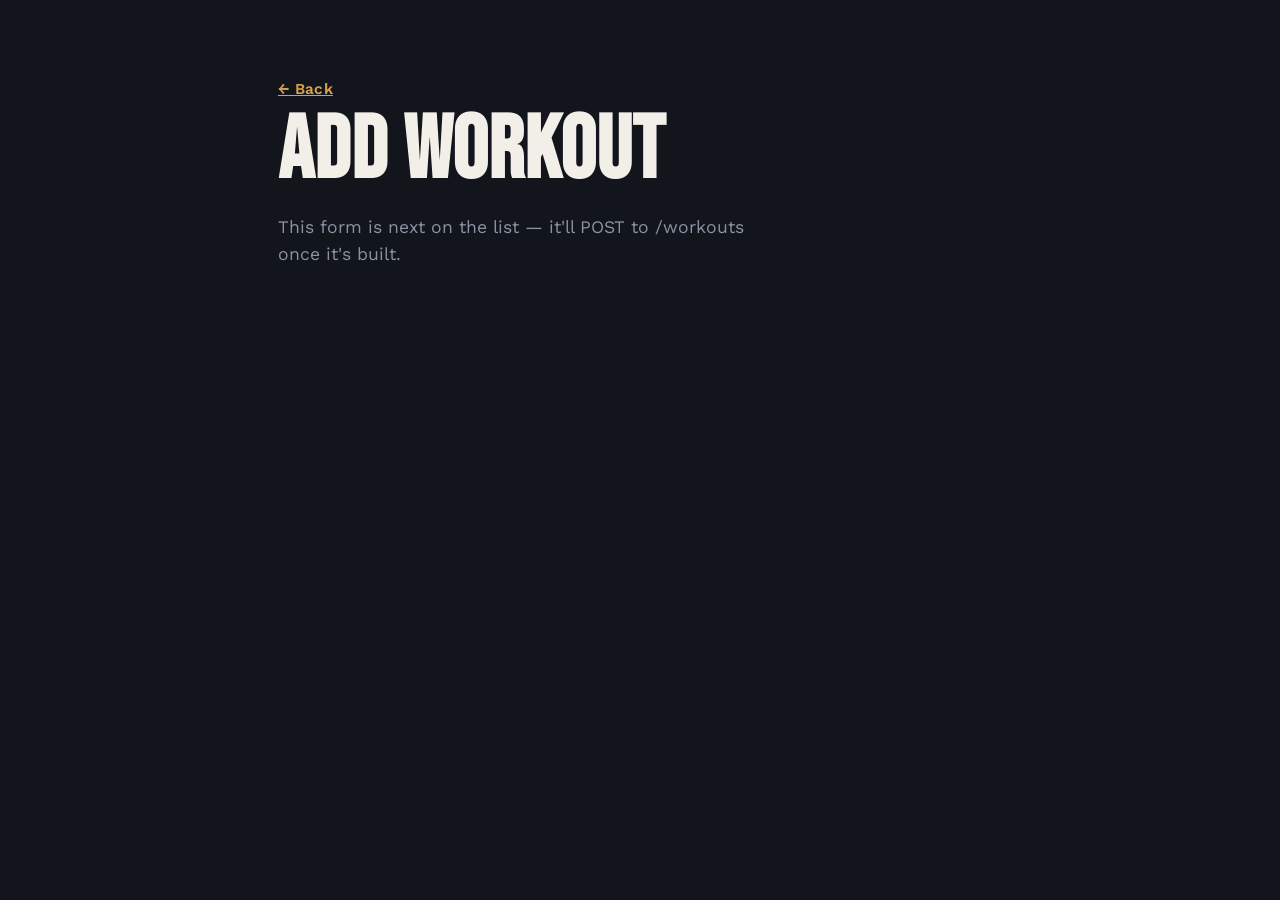
==== frontend/add-workout.html @ 552270dd "Add landing page" ====
<!DOCTYPE html>
<html lang="en">
<head>
<meta charset="UTF-8">
<meta name="viewport" content="width=device-width, initial-scale=1.0">
<title>Add Workout — Workout Tracker</title>
<link rel="preconnect" href="https://fonts.googleapis.com">
<link rel="preconnect" href="https://fonts.gstatic.com" crossorigin>
<link href="https://fonts.googleapis.com/css2?family=Bebas+Neue&family=Work+Sans:wght@400;500;600&display=swap" rel="stylesheet">
<link rel="stylesheet" href="styles.css">
</head>
<body>
  <main class="hero">
    <div class="hero-inner">
      <p class="kicker"><a href="index.html" style="color:inherit;">&larr; Back</a></p>
      <h1>Add Workout</h1>
      <p class="subhead">This form is next on the list — it'll POST to /workouts once it's built.</p>
    </div>
  </main>
</body>
</html>
---- frontend/styles.css ----
:root {
  --bg: #12161C;
  --surface: #1A1F27;
  --surface-border: #262D38;
  --accent: #D4A24C;
  --text: #F2EFE9;
  --text-muted: #8A93A3;
}

* { box-sizing: border-box; }

body {
  margin: 0;
  background: var(--bg);
  color: var(--text);
  font-family: "Work Sans", -apple-system, sans-serif;
  -webkit-font-smoothing: antialiased;
}

.hero {
  padding: 5rem 1.75rem 3rem;
  max-width: 780px;
  margin: 0 auto;
}

.kicker {
  color: var(--accent);
  font-weight: 600;
  font-size: 0.95rem;
  margin: 0 0 0.75rem;
  letter-spacing: 0.02em;
}

.hero h1 {
  font-family: "Bebas Neue", "Work Sans", sans-serif;
  font-size: clamp(3rem, 8vw, 5.5rem);
  line-height: 0.95;
  margin: 0 0 1.25rem;
  letter-spacing: 0.01em;
}

.subhead {
  color: var(--text-muted);
  font-size: 1.1rem;
  line-height: 1.55;
  max-width: 46ch;
  margin: 0;
}

.actions {
  max-width: 900px;
  margin: 0 auto;
  padding: 0 1.75rem 5rem;
  display: grid;
  grid-template-columns: repeat(3, 1fr);
  gap: 1.1rem;
}

.tile {
  display: flex;
  flex-direction: column;
  align-items: flex-start;
  background: var(--surface);
  border: 1px solid var(--surface-border);
  border-left: 3px solid var(--accent);
  border-radius: 4px;
  padding: 1.6rem 1.4rem;
  text-decoration: none;
  color: var(--text);
  transition: background-color 0.15s ease, transform 0.15s ease;
}

.tile:hover,
.tile:focus-visible {
  background: #1F2530;
  transform: translateY(-2px);
}

.tile:focus-visible {
  outline: 2px solid var(--accent);
  outline-offset: 3px;
}

.tile-icon {
  width: 28px;
  height: 28px;
  color: var(--accent);
  margin-bottom: 1rem;
}

.tile h2 {
  font-family: "Work Sans", sans-serif;
  font-size: 1.15rem;
  font-weight: 600;
  margin: 0 0 0.4rem;
}

.tile p {
  color: var(--text-muted);
  font-size: 0.93rem;
  line-height: 1.4;
  margin: 0;
}

.tile-go {
  margin-top: 1.1rem;
  font-size: 0.88rem;
  font-weight: 600;
  color: var(--accent);
}

.tile-disabled {
  border-left-color: var(--surface-border);
  cursor: default;
}

.tile-disabled .tile-icon {
  color: var(--text-muted);
}

.tile-disabled:hover,
.tile-disabled:focus-visible {
  background: var(--surface);
  transform: none;
}

@media (max-width: 720px) {
  .actions {
    grid-template-columns: 1fr;
  }
  .hero {
    padding-top: 3.5rem;
  }
}

@media (prefers-reduced-motion: reduce) {
  .tile {
    transition: none;
  }
}
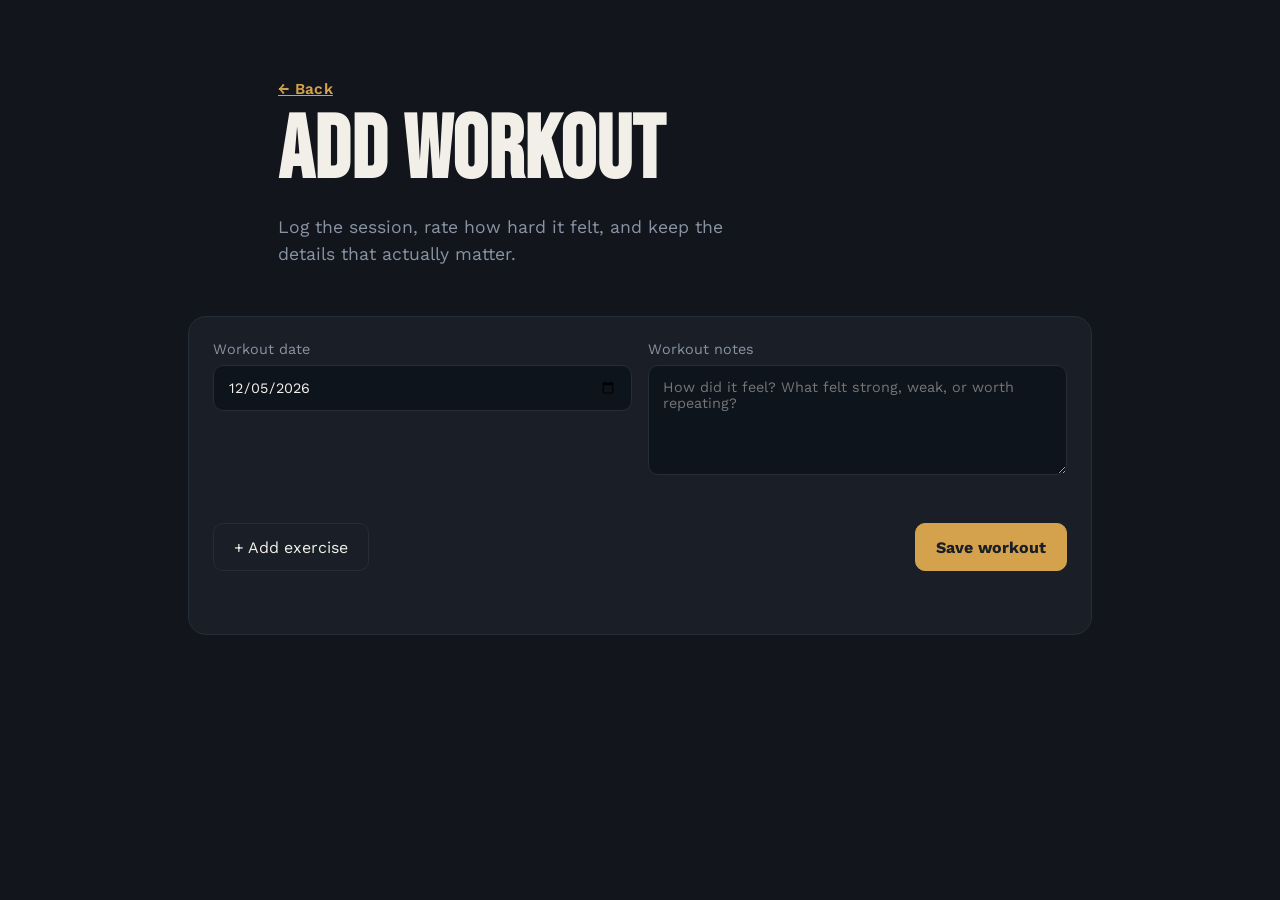
==== commit d63cab97: "Added functionality to Add workouts and Past workouts" ====
--- a/frontend/add-workout.html
+++ b/frontend/add-workout.html
@@ -14,8 +14,318 @@
     <div class="hero-inner">
       <p class="kicker"><a href="index.html" style="color:inherit;">&larr; Back</a></p>
       <h1>Add Workout</h1>
-      <p class="subhead">This form is next on the list — it'll POST to /workouts once it's built.</p>
+      <p class="subhead">Log the session, rate how hard it felt, and keep the details that actually matter.</p>
     </div>
   </main>
+
+  <section class="form-panel">
+    <form id="workout-form">
+      <div class="form-grid">
+        <label class="field">
+          <span>Workout date</span>
+          <input type="date" id="workout-date" required>
+        </label>
+
+        <label class="field">
+          <span>Workout notes</span>
+          <textarea id="workout-notes" rows="3" placeholder="How did it feel? What felt strong, weak, or worth repeating?"></textarea>
+        </label>
+      </div>
+
+      <div id="exercise-list" class="exercise-list" aria-live="polite"></div>
+
+      <div class="button-row">
+        <button type="button" id="add-exercise" class="secondary-btn">+ Add exercise</button>
+        <button type="submit" class="primary-btn">Save workout</button>
+      </div>
+
+      <p id="form-status" class="form-status" role="status" aria-live="polite"></p>
+    </form>
+  </section>
+
+  <script>
+    const exerciseList = document.getElementById('exercise-list');
+    const statusEl = document.getElementById('form-status');
+    const params = new URLSearchParams(window.location.search);
+    const editWorkoutId = params.get('editWorkoutId');
+    const editWorkoutData = params.get('workoutData');
+    let exerciseCounter = 0;
+
+    function getDefaultExercise() {
+      return {
+        name: '',
+        category: 'strength',
+        sets: '',
+        reps: '',
+        weight: '',
+        intensity: 70,
+        rest_seconds: '',
+        time_minutes: '',
+        duration_minutes: '',
+        distance_miles: '',
+        pace_per_mile: '',
+        notes: ''
+      };
+    }
+
+    function fillWorkoutForm(workout) {
+      if (!workout) {
+        return;
+      }
+
+      document.getElementById('workout-date').value = workout.date;
+      document.getElementById('workout-notes').value = workout.notes || '';
+      document.querySelector('.hero h1').textContent = 'Edit Workout';
+      document.querySelector('.subhead').textContent = 'Update the session details and save your changes.';
+      document.querySelector('.primary-btn').textContent = 'Update workout';
+
+      exerciseList.innerHTML = '';
+      workout.exercises.forEach((exercise) => addExerciseCard(exercise));
+    }
+
+    function addExerciseCard(exercise = getDefaultExercise()) {
+      const index = exerciseCounter;
+      exerciseCounter += 1;
+
+      const card = document.createElement('article');
+      card.className = 'exercise-card';
+      card.dataset.index = String(index);
+
+      card.innerHTML = `
+        <div class="exercise-card-header">
+          <h2>Exercise ${index + 1}</h2>
+          <button type="button" class="remove-btn" aria-label="Remove exercise">Remove</button>
+        </div>
+
+        <div class="exercise-grid">
+          <label class="field">
+            <span>Exercise name</span>
+            <input type="text" data-role="name" value="${exercise.name}" placeholder="Bench Press" required>
+          </label>
+
+          <label class="field">
+            <span>Type</span>
+            <select data-role="category">
+              <option value="strength" ${exercise.category === 'strength' ? 'selected' : ''}>Strength</option>
+              <option value="cardio" ${exercise.category === 'cardio' ? 'selected' : ''}>Cardio</option>
+            </select>
+          </label>
+
+          <div class="field intensity-field">
+            <span>Intensity</span>
+            <div class="intensity-control">
+              <input type="range" min="0" max="100" value="${exercise.intensity ?? 70}" data-role="intensity">
+              <output data-role="intensity-output">${exercise.intensity ?? 70}%</output>
+            </div>
+          </div>
+
+          <div class="strength-fields" ${exercise.category === 'cardio' ? 'hidden' : ''}>
+            <label class="field">
+              <span>Sets</span>
+              <input type="number" min="1" step="1" data-role="sets" value="${exercise.sets ?? ''}" placeholder="4">
+            </label>
+            <label class="field">
+              <span>Reps</span>
+              <input type="number" min="1" step="1" data-role="reps" value="${exercise.reps ?? ''}" placeholder="8">
+            </label>
+            <label class="field">
+              <span>Weight</span>
+              <input type="number" min="0" step="0.5" data-role="weight" value="${exercise.weight ?? ''}" placeholder="135">
+            </label>
+            <label class="field">
+              <span>Rest (sec)</span>
+              <input type="number" min="0" step="15" data-role="rest_seconds" value="${exercise.rest_seconds ?? ''}" placeholder="90">
+            </label>
+            <label class="field">
+              <span>Time (minutes)</span>
+              <input type="number" min="0" step="1" data-role="time_minutes" value="${exercise.time_minutes ?? ''}" placeholder="12">
+            </label>
+          </div>
+
+          <div class="cardio-fields" ${exercise.category === 'strength' ? 'hidden' : ''}>
+            <label class="field">
+              <span>Duration (minutes)</span>
+              <input type="number" min="1" step="1" data-role="duration_minutes" value="${exercise.duration_minutes ?? ''}" placeholder="25">
+            </label>
+            <label class="field">
+              <span>Distance (miles)</span>
+              <input type="number" min="0" step="0.1" data-role="distance_miles" value="${exercise.distance_miles ?? ''}" placeholder="3.4">
+            </label>
+            <label class="field">
+              <span>Time (minutes)</span>
+              <input type="number" min="0" step="1" data-role="time_minutes" value="${exercise.time_minutes ?? ''}" placeholder="12">
+            </label>
+            <label class="field full-span">
+              <span>Pace per mile</span>
+              <input type="text" data-role="pace_per_mile" value="${exercise.pace_per_mile ?? ''}" placeholder="8:45">
+            </label>
+          </div>
+
+          <label class="field full-span">
+            <span>Exercise notes</span>
+            <textarea rows="2" data-role="notes" placeholder="Form cues, one-off notes, or what improved that day.">${exercise.notes ?? ''}</textarea>
+          </label>
+        </div>
+      `;
+
+      const categorySelect = card.querySelector('[data-role="category"]');
+      const intensityInput = card.querySelector('[data-role="intensity"]');
+      const intensityOutput = card.querySelector('[data-role="intensity-output"]');
+      const strengthFields = card.querySelector('.strength-fields');
+      const cardioFields = card.querySelector('.cardio-fields');
+
+      const syncCategory = () => {
+        const isStrength = categorySelect.value === 'strength';
+        strengthFields.hidden = !isStrength;
+        cardioFields.hidden = isStrength;
+        if (!isStrength) {
+          strengthFields.querySelectorAll('input').forEach((input) => {
+            if (input.dataset.role !== 'time_minutes') {
+              input.value = '';
+            }
+          });
+        } else {
+          cardioFields.querySelectorAll('input').forEach((input) => {
+            if (input.dataset.role !== 'time_minutes') {
+              input.value = '';
+            }
+          });
+        }
+      };
+
+      intensityInput.addEventListener('input', () => {
+        intensityOutput.textContent = `${intensityInput.value}%`;
+      });
+
+      categorySelect.addEventListener('change', syncCategory);
+      syncCategory();
+
+      const removeButton = card.querySelector('.remove-btn');
+      removeButton.addEventListener('click', () => {
+        card.remove();
+        if (!exerciseList.children.length) {
+          addExerciseCard();
+        }
+      });
+
+      return card;
+    }
+
+    document.getElementById('add-exercise').addEventListener('click', () => {
+      exerciseList.appendChild(addExerciseCard());
+    });
+
+    function toNumber(value) {
+      if (value === '' || value === null || value === undefined) {
+        return null;
+      }
+      const parsed = Number(value);
+      return Number.isFinite(parsed) ? parsed : null;
+    }
+
+    function clean(value) {
+      if (value === null || value === undefined || value === '') {
+        return null;
+      }
+      return value;
+    }
+
+    function collectExercise(card) {
+      const category = card.querySelector('[data-role="category"]').value;
+      const name = card.querySelector('[data-role="name"]').value.trim();
+      if (!name) {
+        throw new Error('Each exercise needs a name.');
+      }
+
+      const base = {
+        name,
+        category,
+        intensity: toNumber(card.querySelector('[data-role="intensity"]').value),
+        notes: clean(card.querySelector('[data-role="notes"]').value.trim())
+      };
+
+      if (category === 'strength') {
+        return {
+          ...base,
+          sets: toNumber(card.querySelector('[data-role="sets"]').value),
+          reps: toNumber(card.querySelector('[data-role="reps"]').value),
+          weight: toNumber(card.querySelector('[data-role="weight"]').value),
+          rest_seconds: toNumber(card.querySelector('[data-role="rest_seconds"]').value),
+          time_minutes: toNumber(card.querySelector('[data-role="time_minutes"]').value)
+        };
+      }
+
+      return {
+        ...base,
+        time_minutes: toNumber(card.querySelector('[data-role="time_minutes"]').value),
+        duration_minutes: toNumber(card.querySelector('[data-role="duration_minutes"]').value),
+        distance_miles: toNumber(card.querySelector('[data-role="distance_miles"]').value),
+        pace_per_mile: clean(card.querySelector('[data-role="pace_per_mile"]').value.trim())
+      };
+    }
+
+    document.getElementById('workout-form').addEventListener('submit', async (event) => {
+      event.preventDefault();
+      statusEl.textContent = '';
+      statusEl.className = 'form-status';
+
+      const workoutDate = document.getElementById('workout-date').value;
+      const workoutNotes = document.getElementById('workout-notes').value.trim();
+
+      try {
+        const exercises = Array.from(exerciseList.querySelectorAll('.exercise-card')).map(collectExercise);
+        const payload = {
+          date: workoutDate,
+          notes: workoutNotes || null,
+          exercises
+        };
+
+        const method = editWorkoutId ? 'PUT' : 'POST';
+        const endpoint = editWorkoutId ? `http://127.0.0.1:8000/workouts/${editWorkoutId}` : 'http://127.0.0.1:8000/workouts';
+
+        statusEl.textContent = editWorkoutId ? 'Updating workout...' : 'Saving workout...';
+
+        const response = await fetch(endpoint, {
+          method,
+          headers: { 'Content-Type': 'application/json' },
+          body: JSON.stringify(payload)
+        });
+
+        const body = await response.json().catch(() => ({}));
+        if (!response.ok) {
+          throw new Error(body.detail ? JSON.stringify(body.detail) : 'Unable to save workout.');
+        }
+
+        statusEl.textContent = editWorkoutId ? 'Workout updated successfully.' : 'Workout saved successfully.';
+        statusEl.classList.add('success');
+
+        if (editWorkoutId) {
+          window.location.href = 'view-workouts.html';
+          return;
+        }
+
+        document.getElementById('workout-form').reset();
+        document.getElementById('workout-date').valueAsDate = new Date();
+        exerciseList.innerHTML = '';
+        addExerciseCard();
+      } catch (error) {
+        statusEl.textContent = error.message;
+        statusEl.classList.add('error');
+      }
+    });
+
+    if (editWorkoutData) {
+      try {
+        const workout = JSON.parse(decodeURIComponent(editWorkoutData));
+        fillWorkoutForm(workout);
+      } catch (error) {
+        statusEl.textContent = 'Unable to load workout for editing.';
+        statusEl.classList.add('error');
+      }
+    } else {
+      document.getElementById('workout-date').valueAsDate = new Date();
+      addExerciseCard();
+    }
+  </script>
 </body>
 </html>
--- a/frontend/styles.css
+++ b/frontend/styles.css
@@ -5,6 +5,8 @@
   --accent: #D4A24C;
   --text: #F2EFE9;
   --text-muted: #8A93A3;
+  --danger: #FF9D9D;
+  --success: #9EE6B2;
 }
 
 * { box-sizing: border-box; }
@@ -124,17 +126,354 @@
   transform: none;
 }
 
+.form-panel {
+  max-width: 960px;
+  margin: 0 auto 5rem;
+  padding: 0 1.75rem;
+}
+
+#workout-form {
+  background: var(--surface);
+  border: 1px solid var(--surface-border);
+  border-radius: 18px;
+  padding: 1.5rem;
+}
+
+.form-grid,
+.exercise-grid {
+  display: grid;
+  grid-template-columns: repeat(2, minmax(0, 1fr));
+  gap: 1rem;
+}
+
+.field {
+  display: flex;
+  flex-direction: column;
+  gap: 0.5rem;
+  color: var(--text-muted);
+  font-size: 0.9rem;
+}
+
+.field input,
+.field select,
+.field textarea,
+.primary-btn,
+.secondary-btn,
+.remove-btn {
+  font: inherit;
+}
+
+.field input,
+.field select,
+.field textarea {
+  width: 100%;
+  border: 1px solid var(--surface-border);
+  background: #0E141C;
+  color: var(--text);
+  border-radius: 10px;
+  padding: 0.8rem 0.85rem;
+}
+
+.field textarea {
+  resize: vertical;
+  min-height: 110px;
+}
+
+.intensity-field {
+  grid-column: 1 / -1;
+}
+
+.intensity-control {
+  display: flex;
+  align-items: center;
+  gap: 0.8rem;
+}
+
+.intensity-control input[type="range"] {
+  flex: 1;
+  accent-color: var(--accent);
+}
+
+.intensity-control output {
+  min-width: 60px;
+  font-weight: 600;
+  color: var(--accent);
+}
+
+.exercise-list {
+  display: grid;
+  gap: 1rem;
+  margin-top: 1.5rem;
+}
+
+.exercise-card {
+  background: rgba(255, 255, 255, 0.02);
+  border: 1px solid var(--surface-border);
+  border-radius: 14px;
+  padding: 1rem;
+}
+
+.exercise-card-header {
+  display: flex;
+  justify-content: space-between;
+  align-items: center;
+  margin-bottom: 1rem;
+}
+
+.exercise-card-header h2 {
+  margin: 0;
+  font-size: 1.15rem;
+}
+
+.remove-btn {
+  border: 1px solid rgba(255, 157, 157, 0.6);
+  background: transparent;
+  color: var(--danger);
+  border-radius: 999px;
+  padding: 0.45rem 0.8rem;
+  cursor: pointer;
+}
+
+.strength-fields,
+.cardio-fields {
+  display: grid;
+  grid-template-columns: repeat(2, minmax(0, 1fr));
+  gap: 1rem;
+  grid-column: 1 / -1;
+}
+
+.full-span {
+  grid-column: 1 / -1;
+}
+
+.button-row {
+  display: flex;
+  justify-content: space-between;
+  gap: 1rem;
+  margin-top: 1.5rem;
+}
+
+.workout-actions {
+  display: flex;
+  gap: 0.6rem;
+}
+
+.small-btn {
+  border: 1px solid var(--surface-border);
+  background: transparent;
+  color: var(--text);
+  border-radius: 8px;
+  padding: 0.45rem 0.75rem;
+  cursor: pointer;
+  font-size: 0.8rem;
+}
+
+.delete-btn {
+  border-color: rgba(255, 157, 157, 0.5);
+  color: var(--danger);
+}
+
+.primary-btn,
+.secondary-btn {
+  border-radius: 10px;
+  padding: 0.85rem 1.25rem;
+  cursor: pointer;
+  transition: transform 0.15s ease, opacity 0.15s ease;
+}
+
+.primary-btn {
+  border: 1px solid var(--accent);
+  background: var(--accent);
+  color: #1A1F27;
+  font-weight: 700;
+}
+
+.secondary-btn {
+  border: 1px solid var(--surface-border);
+  background: transparent;
+  color: var(--text);
+}
+
+.primary-btn:hover,
+.secondary-btn:hover,
+.primary-btn:focus-visible,
+.secondary-btn:focus-visible,
+.remove-btn:hover,
+.remove-btn:focus-visible {
+  transform: translateY(-1px);
+}
+
+.form-status {
+  min-height: 1.4rem;
+  margin: 1rem 0 0;
+  font-weight: 600;
+}
+
+.form-status.success {
+  color: var(--success);
+}
+
+.form-status.error {
+  color: var(--danger);
+}
+
+.history-panel {
+  max-width: 980px;
+  margin: 0 auto 5rem;
+  padding: 0 1.75rem;
+}
+
+.history-list {
+  display: grid;
+  gap: 1.25rem;
+}
+
+.workout-card {
+  background: var(--surface);
+  border: 1px solid var(--surface-border);
+  border-radius: 18px;
+  padding: 1.3rem;
+}
+
+.workout-header {
+  display: flex;
+  align-items: center;
+  justify-content: space-between;
+  margin-bottom: 0.75rem;
+}
+
+.workout-date {
+  margin: 0 0 0.2rem;
+  color: var(--accent);
+  font-weight: 600;
+}
+
+.workout-header h2 {
+  margin: 0;
+  font-size: 1.25rem;
+}
+
+.workout-note {
+  margin: 0 0 1rem;
+  color: var(--text-muted);
+  line-height: 1.5;
+}
+
+.exercise-list-panel {
+  display: grid;
+  gap: 0.9rem;
+}
+
+.exercise-entry {
+  background: rgba(255, 255, 255, 0.02);
+  border: 1px solid var(--surface-border);
+  border-radius: 12px;
+  padding: 1rem;
+}
+
+.exercise-header {
+  display: flex;
+  justify-content: space-between;
+  align-items: center;
+  gap: 0.75rem;
+  margin-bottom: 0.75rem;
+}
+
+.exercise-header h3 {
+  margin: 0;
+  font-size: 1.1rem;
+}
+
+.badge {
+  display: inline-flex;
+  align-items: center;
+  border-radius: 999px;
+  padding: 0.28rem 0.7rem;
+  font-size: 0.72rem;
+  font-weight: 700;
+  letter-spacing: 0.04em;
+  text-transform: uppercase;
+}
+
+.badge.strength {
+  background: rgba(212, 162, 76, 0.15);
+  color: var(--accent);
+}
+
+.badge.cardio {
+  background: rgba(158, 230, 178, 0.12);
+  color: var(--success);
+}
+
+.exercise-metrics {
+  list-style: none;
+  padding: 0;
+  margin: 0;
+  display: grid;
+  grid-template-columns: repeat(auto-fit, minmax(120px, 1fr));
+  gap: 0.8rem;
+}
+
+.exercise-metrics li {
+  display: flex;
+  flex-direction: column;
+  gap: 0.2rem;
+  background: rgba(255, 255, 255, 0.015);
+  border: 1px solid rgba(255, 255, 255, 0.04);
+  border-radius: 10px;
+  padding: 0.6rem 0.7rem;
+}
+
+.exercise-metrics span {
+  color: var(--text-muted);
+  font-size: 0.75rem;
+  text-transform: uppercase;
+  letter-spacing: 0.04em;
+}
+
+.exercise-metrics strong {
+  font-size: 0.96rem;
+}
+
+.exercise-notes,
+.empty-state,
+.empty-panel {
+  margin: 0.8rem 0 0;
+  color: var(--text-muted);
+  line-height: 1.5;
+}
+
+.empty-panel {
+  background: var(--surface);
+  border: 1px solid var(--surface-border);
+  border-radius: 18px;
+  padding: 1.25rem;
+}
+
 @media (max-width: 720px) {
-  .actions {
+  .actions,
+  .form-grid,
+  .exercise-grid,
+  .strength-fields,
+  .cardio-fields {
     grid-template-columns: 1fr;
   }
+
   .hero {
     padding-top: 3.5rem;
   }
+
+  .button-row {
+    flex-direction: column;
+    align-items: stretch;
+  }
 }
 
 @media (prefers-reduced-motion: reduce) {
-  .tile {
+  .tile,
+  .primary-btn,
+  .secondary-btn,
+  .remove-btn {
     transition: none;
   }
 }
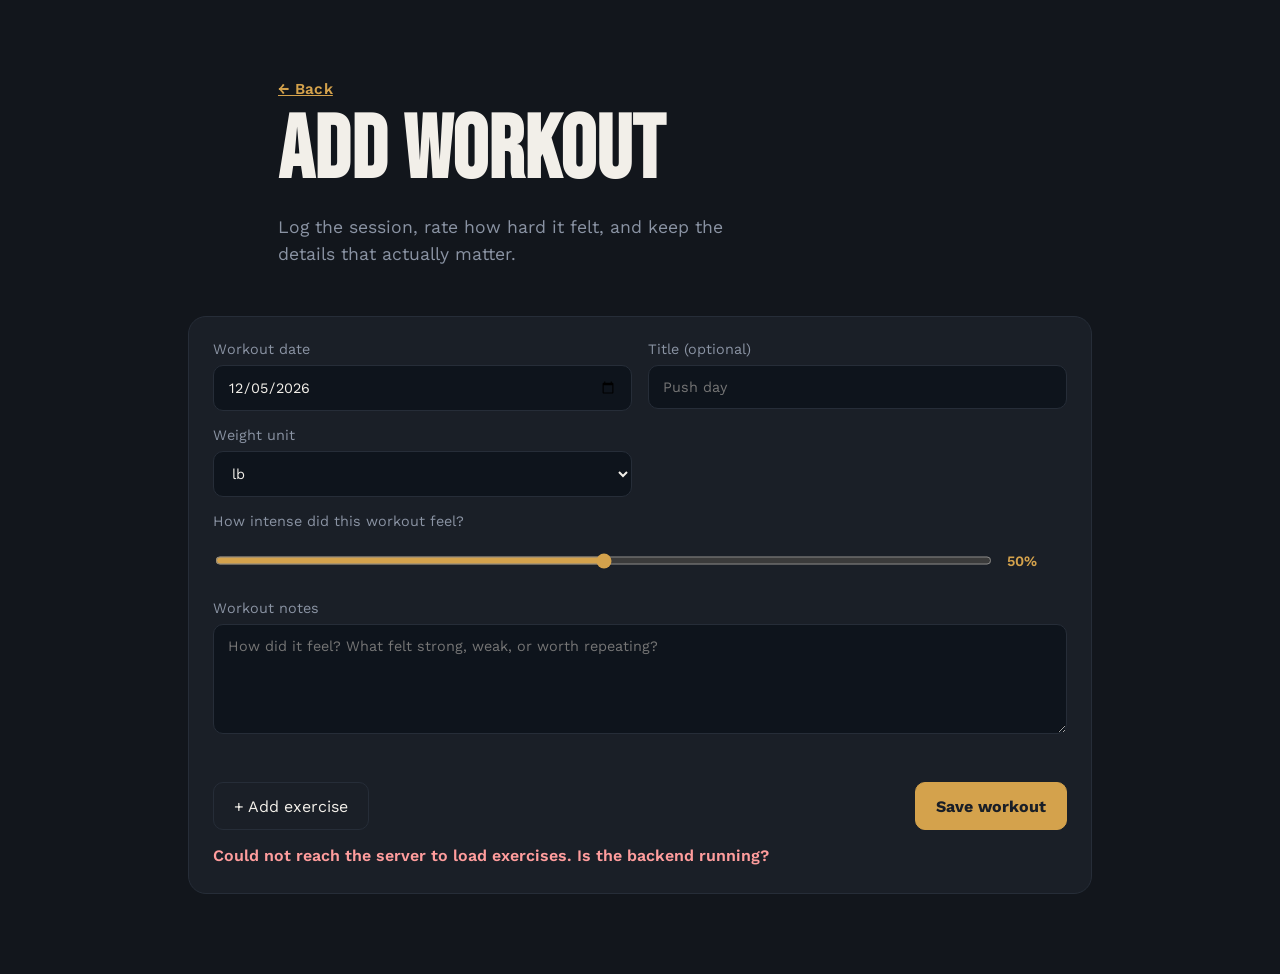
==== commit b27b3a00: "Updated view workouts page and implemented add workouts page" ====
--- a/frontend/add-workout.html
+++ b/frontend/add-workout.html
@@ -18,6 +18,8 @@
     </div>
   </main>
 
+  <datalist id="exercise-catalog"></datalist>
+
   <section class="form-panel">
     <form id="workout-form">
       <div class="form-grid">
@@ -27,6 +29,27 @@
         </label>
 
         <label class="field">
+          <span>Title (optional)</span>
+          <input type="text" id="workout-title" placeholder="Push day">
+        </label>
+
+        <label class="field">
+          <span>Weight unit</span>
+          <select id="weight-unit">
+            <option value="lb">lb</option>
+            <option value="kg">kg</option>
+          </select>
+        </label>
+
+        <div class="field intensity-field">
+          <span>How intense did this workout feel?</span>
+          <div class="intensity-control">
+            <input type="range" min="0" max="100" value="50" id="workout-intensity">
+            <output id="workout-intensity-output">50%</output>
+          </div>
+        </div>
+
+        <label class="field full-span">
           <span>Workout notes</span>
           <textarea id="workout-notes" rows="3" placeholder="How did it feel? What felt strong, weak, or worth repeating?"></textarea>
         </label>
@@ -44,52 +67,69 @@
   </section>
 
   <script>
+    const API_BASE = 'http://127.0.0.1:8000';
+
     const exerciseList = document.getElementById('exercise-list');
     const statusEl = document.getElementById('form-status');
+    const datalistEl = document.getElementById('exercise-catalog');
     const params = new URLSearchParams(window.location.search);
     const editWorkoutId = params.get('editWorkoutId');
     const editWorkoutData = params.get('workoutData');
+
     let exerciseCounter = 0;
-
-    function getDefaultExercise() {
-      return {
-        name: '',
-        category: 'strength',
-        sets: '',
-        reps: '',
-        weight: '',
-        intensity: 70,
-        rest_seconds: '',
-        time_minutes: '',
-        duration_minutes: '',
-        distance_miles: '',
-        pace_per_mile: '',
-        notes: ''
-      };
-    }
-
-    function fillWorkoutForm(workout) {
-      if (!workout) {
-        return;
-      }
-
-      document.getElementById('workout-date').value = workout.date;
-      document.getElementById('workout-notes').value = workout.notes || '';
-      document.querySelector('.hero h1').textContent = 'Edit Workout';
-      document.querySelector('.subhead').textContent = 'Update the session details and save your changes.';
-      document.querySelector('.primary-btn').textContent = 'Update workout';
-
-      exerciseList.innerHTML = '';
-      workout.exercises.forEach((exercise) => addExerciseCard(exercise));
-    }
-
-    function addExerciseCard(exercise = getDefaultExercise()) {
+    let catalog = []; // [{id, name, category}, ...] fetched once from /exercises
+
+    function escapeHtml(value) {
+      const div = document.createElement('div');
+      div.textContent = value;
+      return div.innerHTML;
+    }
+
+    function toNumber(value) {
+      if (value === '' || value === null || value === undefined) return null;
+      const parsed = Number(value);
+      return Number.isFinite(parsed) ? parsed : null;
+    }
+
+    function clean(value) {
+      if (value === null || value === undefined) return null;
+      const trimmed = String(value).trim();
+      return trimmed === '' ? null : trimmed;
+    }
+
+    // ---------- Catalog loading ----------
+
+    async function loadCatalog() {
+      try {
+        const response = await fetch(`${API_BASE}/exercises`);
+        if (!response.ok) throw new Error('Failed to load exercise catalog.');
+        catalog = await response.json();
+        datalistEl.innerHTML = catalog
+          .map((e) => `<option value="${escapeHtml(e.name)}">`)
+          .join('');
+      } catch (error) {
+        statusEl.textContent = 'Could not reach the server to load exercises. Is the backend running?';
+        statusEl.className = 'form-status error';
+      }
+    }
+
+    function findCatalogMatch(name) {
+      const normalized = name.trim().toLowerCase();
+      if (!normalized) return null;
+      return catalog.find((e) => e.name.toLowerCase() === normalized) || null;
+    }
+
+    // ---------- Exercise cards ----------
+
+    function addExerciseCard(prefill = null) {
       const index = exerciseCounter;
       exerciseCounter += 1;
 
       const card = document.createElement('article');
       card.className = 'exercise-card';
       card.dataset.index = String(index);
+      card.dataset.category = prefill?.category || '';
+      card.dataset.exerciseId = prefill?.exerciseId || '';
 
       card.innerHTML = `
         <div class="exercise-card-header">
@@ -100,200 +140,282 @@
         <div class="exercise-grid">
           <label class="field">
             <span>Exercise name</span>
-            <input type="text" data-role="name" value="${exercise.name}" placeholder="Bench Press" required>
-          </label>
-
-          <label class="field">
+            <input type="text" data-role="name" list="exercise-catalog"
+                   value="${escapeHtml(prefill?.name || '')}"
+                   placeholder="Start typing: Bench Press, Running..." required>
+          </label>
+
+          <div class="field">
             <span>Type</span>
-            <select data-role="category">
-              <option value="strength" ${exercise.category === 'strength' ? 'selected' : ''}>Strength</option>
-              <option value="cardio" ${exercise.category === 'cardio' ? 'selected' : ''}>Cardio</option>
+            <div class="category-indicator" data-role="category-badge">Pick an exercise to detect type</div>
+            <select data-role="manual-category" hidden>
+              <option value="strength">Strength (new exercise)</option>
+              <option value="cardio">Cardio (new exercise)</option>
             </select>
-          </label>
-
-          <div class="field intensity-field">
-            <span>Intensity</span>
-            <div class="intensity-control">
-              <input type="range" min="0" max="100" value="${exercise.intensity ?? 70}" data-role="intensity">
-              <output data-role="intensity-output">${exercise.intensity ?? 70}%</output>
-            </div>
           </div>
 
-          <div class="strength-fields" ${exercise.category === 'cardio' ? 'hidden' : ''}>
-            <label class="field">
-              <span>Sets</span>
-              <input type="number" min="1" step="1" data-role="sets" value="${exercise.sets ?? ''}" placeholder="4">
-            </label>
-            <label class="field">
-              <span>Reps</span>
-              <input type="number" min="1" step="1" data-role="reps" value="${exercise.reps ?? ''}" placeholder="8">
-            </label>
-            <label class="field">
-              <span>Weight</span>
-              <input type="number" min="0" step="0.5" data-role="weight" value="${exercise.weight ?? ''}" placeholder="135">
-            </label>
-            <label class="field">
-              <span>Rest (sec)</span>
-              <input type="number" min="0" step="15" data-role="rest_seconds" value="${exercise.rest_seconds ?? ''}" placeholder="90">
-            </label>
-            <label class="field">
-              <span>Time (minutes)</span>
-              <input type="number" min="0" step="1" data-role="time_minutes" value="${exercise.time_minutes ?? ''}" placeholder="12">
-            </label>
+          <div class="strength-fields full-span" hidden>
+            <div class="sets-list" data-role="strength-sets"></div>
+            <button type="button" class="add-set-btn" data-role="add-strength-set">+ Add set</button>
           </div>
 
-          <div class="cardio-fields" ${exercise.category === 'strength' ? 'hidden' : ''}>
-            <label class="field">
-              <span>Duration (minutes)</span>
-              <input type="number" min="1" step="1" data-role="duration_minutes" value="${exercise.duration_minutes ?? ''}" placeholder="25">
-            </label>
-            <label class="field">
-              <span>Distance (miles)</span>
-              <input type="number" min="0" step="0.1" data-role="distance_miles" value="${exercise.distance_miles ?? ''}" placeholder="3.4">
-            </label>
-            <label class="field">
-              <span>Time (minutes)</span>
-              <input type="number" min="0" step="1" data-role="time_minutes" value="${exercise.time_minutes ?? ''}" placeholder="12">
-            </label>
-            <label class="field full-span">
-              <span>Pace per mile</span>
-              <input type="text" data-role="pace_per_mile" value="${exercise.pace_per_mile ?? ''}" placeholder="8:45">
-            </label>
+          <div class="cardio-fields full-span" hidden>
+            <div class="sets-list" data-role="cardio-sets"></div>
+            <button type="button" class="add-set-btn" data-role="add-cardio-set">+ Add interval</button>
           </div>
 
           <label class="field full-span">
             <span>Exercise notes</span>
-            <textarea rows="2" data-role="notes" placeholder="Form cues, one-off notes, or what improved that day.">${exercise.notes ?? ''}</textarea>
+            <textarea rows="2" data-role="notes" placeholder="Form cues, one-off notes, or what improved that day.">${escapeHtml(prefill?.notes || '')}</textarea>
           </label>
         </div>
       `;
 
-      const categorySelect = card.querySelector('[data-role="category"]');
-      const intensityInput = card.querySelector('[data-role="intensity"]');
-      const intensityOutput = card.querySelector('[data-role="intensity-output"]');
-      const strengthFields = card.querySelector('.strength-fields');
-      const cardioFields = card.querySelector('.cardio-fields');
-
-      const syncCategory = () => {
-        const isStrength = categorySelect.value === 'strength';
-        strengthFields.hidden = !isStrength;
-        cardioFields.hidden = isStrength;
-        if (!isStrength) {
-          strengthFields.querySelectorAll('input').forEach((input) => {
-            if (input.dataset.role !== 'time_minutes') {
-              input.value = '';
-            }
-          });
-        } else {
-          cardioFields.querySelectorAll('input').forEach((input) => {
-            if (input.dataset.role !== 'time_minutes') {
-              input.value = '';
-            }
-          });
-        }
-      };
-
-      intensityInput.addEventListener('input', () => {
-        intensityOutput.textContent = `${intensityInput.value}%`;
-      });
-
-      categorySelect.addEventListener('change', syncCategory);
-      syncCategory();
+      wireExerciseCard(card);
+
+      if (prefill?.category) {
+        applyCategory(card, prefill.category);
+        (prefill.sets || []).forEach((set) => addSetRow(card, prefill.category, set));
+      }
 
       const removeButton = card.querySelector('.remove-btn');
       removeButton.addEventListener('click', () => {
         card.remove();
-        if (!exerciseList.children.length) {
-          addExerciseCard();
+        if (!exerciseList.children.length) addExerciseCard();
+      });
+
+      return card;
+    }
+
+    function wireExerciseCard(card) {
+      const nameInput = card.querySelector('[data-role="name"]');
+      const manualCategory = card.querySelector('[data-role="manual-category"]');
+
+      const resolve = () => resolveCategoryForCard(card);
+      nameInput.addEventListener('input', resolve);
+      manualCategory.addEventListener('change', resolve);
+
+      card.querySelector('[data-role="add-strength-set"]').addEventListener('click', () => {
+        addSetRow(card, 'strength');
+      });
+      card.querySelector('[data-role="add-cardio-set"]').addEventListener('click', () => {
+        addSetRow(card, 'cardio');
+      });
+    }
+
+    function resolveCategoryForCard(card) {
+      const nameInput = card.querySelector('[data-role="name"]');
+      const manualCategory = card.querySelector('[data-role="manual-category"]');
+      const badge = card.querySelector('[data-role="category-badge"]');
+      const match = findCatalogMatch(nameInput.value);
+
+      let category;
+      if (match) {
+        category = match.category;
+        card.dataset.exerciseId = match.id;
+        manualCategory.hidden = true;
+        badge.hidden = false;
+        badge.textContent = category === 'strength' ? 'Strength' : 'Cardio';
+      } else if (nameInput.value.trim()) {
+        category = manualCategory.value;
+        card.dataset.exerciseId = '';
+        manualCategory.hidden = false;
+        badge.hidden = true;
+      } else {
+        card.dataset.exerciseId = '';
+        card.dataset.category = '';
+        manualCategory.hidden = true;
+        badge.hidden = false;
+        badge.textContent = 'Pick an exercise to detect type';
+        toggleCategoryFields(card, null);
+        return;
+      }
+
+      if (category !== card.dataset.category) {
+        card.dataset.category = category;
+        toggleCategoryFields(card, category);
+        // Starting fresh in the newly-shown section: give it one empty row.
+        const list = card.querySelector(
+          category === 'strength' ? '[data-role="strength-sets"]' : '[data-role="cardio-sets"]'
+        );
+        if (!list.children.length) addSetRow(card, category);
+      }
+    }
+
+    function applyCategory(card, category) {
+      card.dataset.category = category;
+      const manualCategory = card.querySelector('[data-role="manual-category"]');
+      const badge = card.querySelector('[data-role="category-badge"]');
+      manualCategory.value = category;
+      badge.hidden = !card.dataset.exerciseId;
+      manualCategory.hidden = !!card.dataset.exerciseId;
+      badge.textContent = category === 'strength' ? 'Strength' : 'Cardio';
+      toggleCategoryFields(card, category);
+    }
+
+    function toggleCategoryFields(card, category) {
+      card.querySelector('.strength-fields').hidden = category !== 'strength';
+      card.querySelector('.cardio-fields').hidden = category !== 'cardio';
+    }
+
+    // ---------- Set rows ----------
+
+    function addSetRow(card, category, prefill = null) {
+      const list = card.querySelector(
+        category === 'strength' ? '[data-role="strength-sets"]' : '[data-role="cardio-sets"]'
+      );
+      const row = document.createElement('div');
+      row.className = 'set-row';
+
+      if (category === 'strength') {
+        row.innerHTML = `
+          <label class="field"><span>Reps</span>
+            <input type="number" min="1" step="1" data-role="reps" value="${prefill?.reps ?? ''}" placeholder="8">
+          </label>
+          <label class="field"><span>Weight</span>
+            <input type="number" min="0" step="0.5" data-role="weight" value="${prefill?.weight ?? ''}" placeholder="135">
+          </label>
+          <label class="checkbox-field"><input type="checkbox" data-role="is_warmup" ${prefill?.is_warmup ? 'checked' : ''}><span>Warm-up</span></label>
+          <button type="button" class="remove-set-btn" aria-label="Remove set">&times;</button>
+        `;
+      } else {
+        const durationMinutes = prefill?.duration_seconds != null ? prefill.duration_seconds / 60 : '';
+        row.innerHTML = `
+          <label class="field"><span>Reps / rounds</span>
+            <input type="number" min="1" step="1" data-role="reps" value="${prefill?.reps ?? ''}" placeholder="optional">
+          </label>
+          <label class="field"><span>Duration (min)</span>
+            <input type="number" min="0" step="0.5" data-role="duration_minutes" value="${durationMinutes}" placeholder="25">
+          </label>
+          <label class="field"><span>Distance (mi)</span>
+            <input type="number" min="0" step="0.1" data-role="distance" value="${prefill?.distance ?? ''}" placeholder="3.1">
+          </label>
+          <label class="field"><span>Pace / mile</span>
+            <input type="text" data-role="pace_per_mile" value="${escapeHtml(prefill?.pace_per_mile || '')}" placeholder="8:45">
+          </label>
+          <button type="button" class="remove-set-btn" aria-label="Remove set">&times;</button>
+        `;
+      }
+
+      row.querySelector('.remove-set-btn').addEventListener('click', () => {
+        if (list.children.length > 1) row.remove();
+      });
+
+      list.appendChild(row);
+    }
+
+    // ---------- Collecting the payload ----------
+
+    async function resolveExerciseId(card) {
+      const existingId = card.dataset.exerciseId;
+      if (existingId) return Number(existingId);
+
+      const name = card.querySelector('[data-role="name"]').value.trim();
+      const category = card.dataset.category;
+      const response = await fetch(`${API_BASE}/exercises`, {
+        method: 'POST',
+        headers: { 'Content-Type': 'application/json' },
+        body: JSON.stringify({ name, category }),
+      });
+
+      if (response.status === 409) {
+        // Someone already added this name between page load and now - just look it up.
+        const refreshed = await fetch(`${API_BASE}/exercises?q=${encodeURIComponent(name)}`);
+        const matches = await refreshed.json();
+        const found = matches.find((e) => e.name.toLowerCase() === name.toLowerCase());
+        if (found) return found.id;
+      }
+
+      const body = await response.json().catch(() => ({}));
+      if (!response.ok) throw new Error(body.detail || `Could not save new exercise "${name}".`);
+      return body.id;
+    }
+
+    function collectSets(card, category) {
+      const list = card.querySelector(
+        category === 'strength' ? '[data-role="strength-sets"]' : '[data-role="cardio-sets"]'
+      );
+      return Array.from(list.children).map((row) => {
+        if (category === 'strength') {
+          return {
+            reps: toNumber(row.querySelector('[data-role="reps"]').value),
+            weight: toNumber(row.querySelector('[data-role="weight"]').value),
+            is_warmup: row.querySelector('[data-role="is_warmup"]').checked,
+          };
         }
-      });
-
-      return card;
-    }
-
-    document.getElementById('add-exercise').addEventListener('click', () => {
-      exerciseList.appendChild(addExerciseCard());
-    });
-
-    function toNumber(value) {
-      if (value === '' || value === null || value === undefined) {
-        return null;
-      }
-      const parsed = Number(value);
-      return Number.isFinite(parsed) ? parsed : null;
-    }
-
-    function clean(value) {
-      if (value === null || value === undefined || value === '') {
-        return null;
-      }
-      return value;
-    }
-
-    function collectExercise(card) {
-      const category = card.querySelector('[data-role="category"]').value;
-      const name = card.querySelector('[data-role="name"]').value.trim();
-      if (!name) {
-        throw new Error('Each exercise needs a name.');
-      }
-
-      const base = {
-        name,
-        category,
-        intensity: toNumber(card.querySelector('[data-role="intensity"]').value),
-        notes: clean(card.querySelector('[data-role="notes"]').value.trim())
+        const minutes = toNumber(row.querySelector('[data-role="duration_minutes"]').value);
+        return {
+          reps: toNumber(row.querySelector('[data-role="reps"]').value),
+          duration_seconds: minutes !== null ? Math.round(minutes * 60) : null,
+          distance: toNumber(row.querySelector('[data-role="distance"]').value),
+          pace_per_mile: clean(row.querySelector('[data-role="pace_per_mile"]').value),
+        };
+      });
+    }
+
+    async function collectExercisePayload(card) {
+      const category = card.dataset.category;
+      if (!category) throw new Error('Pick an exercise for every exercise card before saving.');
+
+      const exerciseId = await resolveExerciseId(card);
+      const sets = collectSets(card, category).filter((set) => {
+        // Drop fully-empty rows rather than sending them to the backend as invalid.
+        return Object.entries(set).some(
+          ([key, value]) => key !== 'is_warmup' && value !== null
+        );
+      });
+
+      if (sets.length === 0) {
+        const name = card.querySelector('[data-role="name"]').value.trim();
+        throw new Error(`Add at least one set for "${name}".`);
+      }
+
+      return {
+        exercise_id: exerciseId,
+        notes: clean(card.querySelector('[data-role="notes"]').value),
+        sets,
       };
-
-      if (category === 'strength') {
-        return {
-          ...base,
-          sets: toNumber(card.querySelector('[data-role="sets"]').value),
-          reps: toNumber(card.querySelector('[data-role="reps"]').value),
-          weight: toNumber(card.querySelector('[data-role="weight"]').value),
-          rest_seconds: toNumber(card.querySelector('[data-role="rest_seconds"]').value),
-          time_minutes: toNumber(card.querySelector('[data-role="time_minutes"]').value)
-        };
-      }
-
-      return {
-        ...base,
-        time_minutes: toNumber(card.querySelector('[data-role="time_minutes"]').value),
-        duration_minutes: toNumber(card.querySelector('[data-role="duration_minutes"]').value),
-        distance_miles: toNumber(card.querySelector('[data-role="distance_miles"]').value),
-        pace_per_mile: clean(card.querySelector('[data-role="pace_per_mile"]').value.trim())
-      };
-    }
+    }
+
+    // ---------- Submit ----------
 
     document.getElementById('workout-form').addEventListener('submit', async (event) => {
       event.preventDefault();
       statusEl.textContent = '';
       statusEl.className = 'form-status';
 
-      const workoutDate = document.getElementById('workout-date').value;
-      const workoutNotes = document.getElementById('workout-notes').value.trim();
-
       try {
-        const exercises = Array.from(exerciseList.querySelectorAll('.exercise-card')).map(collectExercise);
+        const cards = Array.from(exerciseList.querySelectorAll('.exercise-card'));
+        if (cards.length === 0) throw new Error('Add at least one exercise.');
+
+        statusEl.textContent = editWorkoutId ? 'Updating workout...' : 'Saving workout...';
+
+        const exercises = [];
+        for (const card of cards) {
+          exercises.push(await collectExercisePayload(card));
+        }
+
         const payload = {
-          date: workoutDate,
-          notes: workoutNotes || null,
-          exercises
+          date: document.getElementById('workout-date').value,
+          title: clean(document.getElementById('workout-title').value),
+          weight_unit: document.getElementById('weight-unit').value,
+          intensity: toNumber(document.getElementById('workout-intensity').value),
+          notes: clean(document.getElementById('workout-notes').value),
+          exercises,
         };
 
         const method = editWorkoutId ? 'PUT' : 'POST';
-        const endpoint = editWorkoutId ? `http://127.0.0.1:8000/workouts/${editWorkoutId}` : 'http://127.0.0.1:8000/workouts';
-
-        statusEl.textContent = editWorkoutId ? 'Updating workout...' : 'Saving workout...';
+        const endpoint = editWorkoutId ? `${API_BASE}/workouts/${editWorkoutId}` : `${API_BASE}/workouts`;
 
         const response = await fetch(endpoint, {
           method,
           headers: { 'Content-Type': 'application/json' },
-          body: JSON.stringify(payload)
+          body: JSON.stringify(payload),
         });
 
         const body = await response.json().catch(() => ({}));
         if (!response.ok) {
-          throw new Error(body.detail ? JSON.stringify(body.detail) : 'Unable to save workout.');
+          throw new Error(typeof body.detail === 'string' ? body.detail : JSON.stringify(body.detail || 'Unable to save workout.'));
         }
 
         statusEl.textContent = editWorkoutId ? 'Workout updated successfully.' : 'Workout saved successfully.';
@@ -306,6 +428,7 @@
 
         document.getElementById('workout-form').reset();
         document.getElementById('workout-date').valueAsDate = new Date();
+        document.getElementById('workout-intensity-output').textContent = '50%';
         exerciseList.innerHTML = '';
         addExerciseCard();
       } catch (error) {
@@ -314,18 +437,56 @@
       }
     });
 
-    if (editWorkoutData) {
-      try {
-        const workout = JSON.parse(decodeURIComponent(editWorkoutData));
-        fillWorkoutForm(workout);
-      } catch (error) {
-        statusEl.textContent = 'Unable to load workout for editing.';
-        statusEl.classList.add('error');
-      }
-    } else {
-      document.getElementById('workout-date').valueAsDate = new Date();
-      addExerciseCard();
-    }
+    document.getElementById('add-exercise').addEventListener('click', () => {
+      exerciseList.appendChild(addExerciseCard());
+    });
+
+    const intensityInput = document.getElementById('workout-intensity');
+    intensityInput.addEventListener('input', () => {
+      document.getElementById('workout-intensity-output').textContent = `${intensityInput.value}%`;
+    });
+
+    // ---------- Edit-mode prefill ----------
+
+    function fillWorkoutForm(workout) {
+      document.getElementById('workout-date').value = workout.date;
+      document.getElementById('workout-title').value = workout.title || '';
+      document.getElementById('weight-unit').value = workout.weight_unit || 'lb';
+      document.getElementById('workout-intensity').value = workout.intensity ?? 50;
+      document.getElementById('workout-intensity-output').textContent = `${workout.intensity ?? 50}%`;
+      document.getElementById('workout-notes').value = workout.notes || '';
+      document.querySelector('.hero h1').textContent = 'Edit Workout';
+      document.querySelector('.subhead').textContent = 'Update the session details and save your changes.';
+      document.querySelector('.primary-btn').textContent = 'Update workout';
+
+      exerciseList.innerHTML = '';
+      workout.exercises.forEach((we) => {
+        exerciseList.appendChild(
+          addExerciseCard({
+            name: we.exercise.name,
+            category: we.exercise.category,
+            exerciseId: we.exercise.id,
+            notes: we.notes,
+            sets: we.sets,
+          })
+        );
+      });
+    }
+
+    (async function init() {
+      await loadCatalog();
+      if (editWorkoutData) {
+        try {
+          fillWorkoutForm(JSON.parse(decodeURIComponent(editWorkoutData)));
+        } catch (error) {
+          statusEl.textContent = 'Unable to load workout for editing.';
+          statusEl.className = 'form-status error';
+        }
+      } else {
+        document.getElementById('workout-date').valueAsDate = new Date();
+        addExerciseCard();
+      }
+    })();
   </script>
 </body>
 </html>
--- a/frontend/styles.css
+++ b/frontend/styles.css
@@ -236,10 +236,84 @@
 
 .strength-fields,
 .cardio-fields {
-  display: grid;
-  grid-template-columns: repeat(2, minmax(0, 1fr));
-  gap: 1rem;
   grid-column: 1 / -1;
+}
+
+.category-indicator {
+  border: 1px dashed var(--surface-border);
+  border-radius: 10px;
+  padding: 0.8rem 0.85rem;
+  color: var(--text-muted);
+  font-size: 0.88rem;
+}
+
+.sets-list {
+  display: grid;
+  gap: 0.7rem;
+  margin-bottom: 0.8rem;
+}
+
+.set-row {
+  display: grid;
+  grid-template-columns: repeat(auto-fit, minmax(90px, 1fr)) auto;
+  gap: 0.7rem;
+  align-items: end;
+  background: rgba(255, 255, 255, 0.02);
+  border: 1px solid var(--surface-border);
+  border-radius: 10px;
+  padding: 0.75rem;
+}
+
+.set-row .field {
+  gap: 0.3rem;
+  font-size: 0.82rem;
+}
+
+.set-row .field input {
+  padding: 0.6rem 0.7rem;
+}
+
+.checkbox-field {
+  display: flex;
+  align-items: center;
+  gap: 0.5rem;
+  color: var(--text-muted);
+  font-size: 0.85rem;
+  padding-bottom: 0.7rem;
+}
+
+.remove-set-btn {
+  border: 1px solid var(--surface-border);
+  background: transparent;
+  color: var(--text-muted);
+  border-radius: 8px;
+  width: 34px;
+  height: 34px;
+  font-size: 1.1rem;
+  line-height: 1;
+  cursor: pointer;
+  align-self: end;
+  margin-bottom: 2px;
+}
+
+.remove-set-btn:hover {
+  color: var(--danger);
+  border-color: var(--danger);
+}
+
+.add-set-btn {
+  border: 1px dashed var(--surface-border);
+  background: transparent;
+  color: var(--accent);
+  border-radius: 8px;
+  padding: 0.55rem 0.9rem;
+  font-size: 0.85rem;
+  font-weight: 600;
+  cursor: pointer;
+}
+
+.add-set-btn:hover {
+  background: rgba(212, 162, 76, 0.08);
 }
 
 .full-span {
@@ -435,6 +509,45 @@
   font-size: 0.96rem;
 }
 
+.set-rows {
+  display: grid;
+  gap: 0.5rem;
+}
+
+.set-line {
+  display: flex;
+  flex-wrap: wrap;
+  align-items: center;
+  gap: 0.9rem;
+  background: rgba(255, 255, 255, 0.015);
+  border: 1px solid rgba(255, 255, 255, 0.04);
+  border-radius: 10px;
+  padding: 0.55rem 0.8rem;
+  font-size: 0.88rem;
+  color: var(--text);
+}
+
+.set-label {
+  color: var(--accent);
+  font-weight: 600;
+  font-size: 0.78rem;
+  text-transform: uppercase;
+  letter-spacing: 0.03em;
+  min-width: 52px;
+}
+
+.warmup-tag {
+  margin-left: auto;
+  background: rgba(212, 162, 76, 0.15);
+  color: var(--accent);
+  font-size: 0.7rem;
+  font-weight: 700;
+  text-transform: uppercase;
+  letter-spacing: 0.03em;
+  border-radius: 999px;
+  padding: 0.2rem 0.6rem;
+}
+
 .exercise-notes,
 .empty-state,
 .empty-panel {
@@ -453,9 +566,11 @@
 @media (max-width: 720px) {
   .actions,
   .form-grid,
-  .exercise-grid,
-  .strength-fields,
-  .cardio-fields {
+  .exercise-grid {
+    grid-template-columns: 1fr;
+  }
+
+  .set-row {
     grid-template-columns: 1fr;
   }
 
